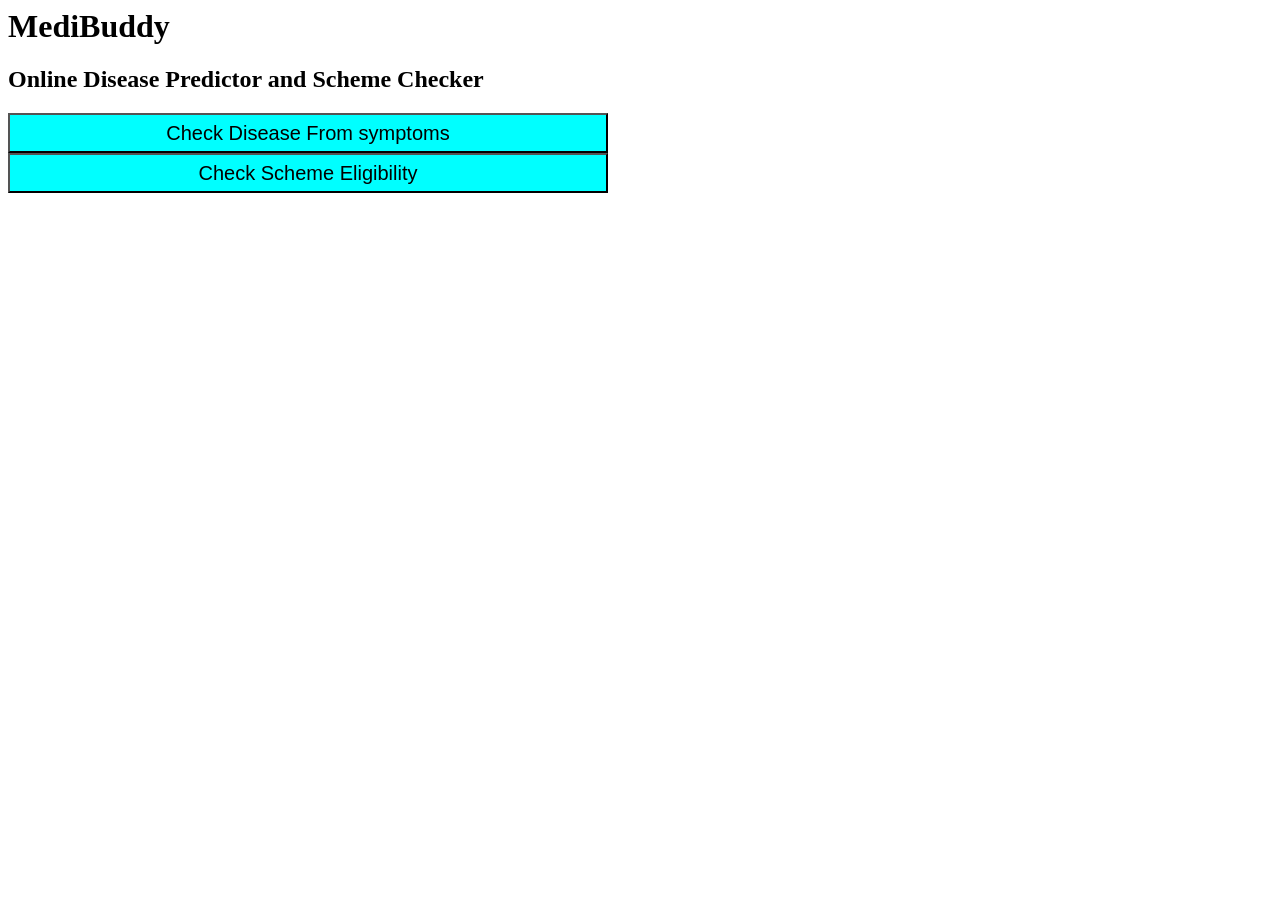
==== nuclear launch codes/index.html @ f724acc8 "Add button styles to index.html Added inline styles for the button element in the HTML." ====
<html>
<head>
    <title>MediBuddy</title>
    <style>
        button {
            text-align: center;
            font-size: 20px;
            height: 40px;
            width: 600px;
            background-color: cyan;
        }
        
    </style></head>
<body>
    <h1> MediBuddy</h1>
    <h2>Online Disease Predictor and Scheme Checker</h2>
    <a href="symtrack.html"><button>Check Disease From symptoms</button></a><br>
    <a href="scheme.html"><button>Check Scheme Eligibility</button></a><br>
<script src="index.js">    
</script>
</body>    
</html>
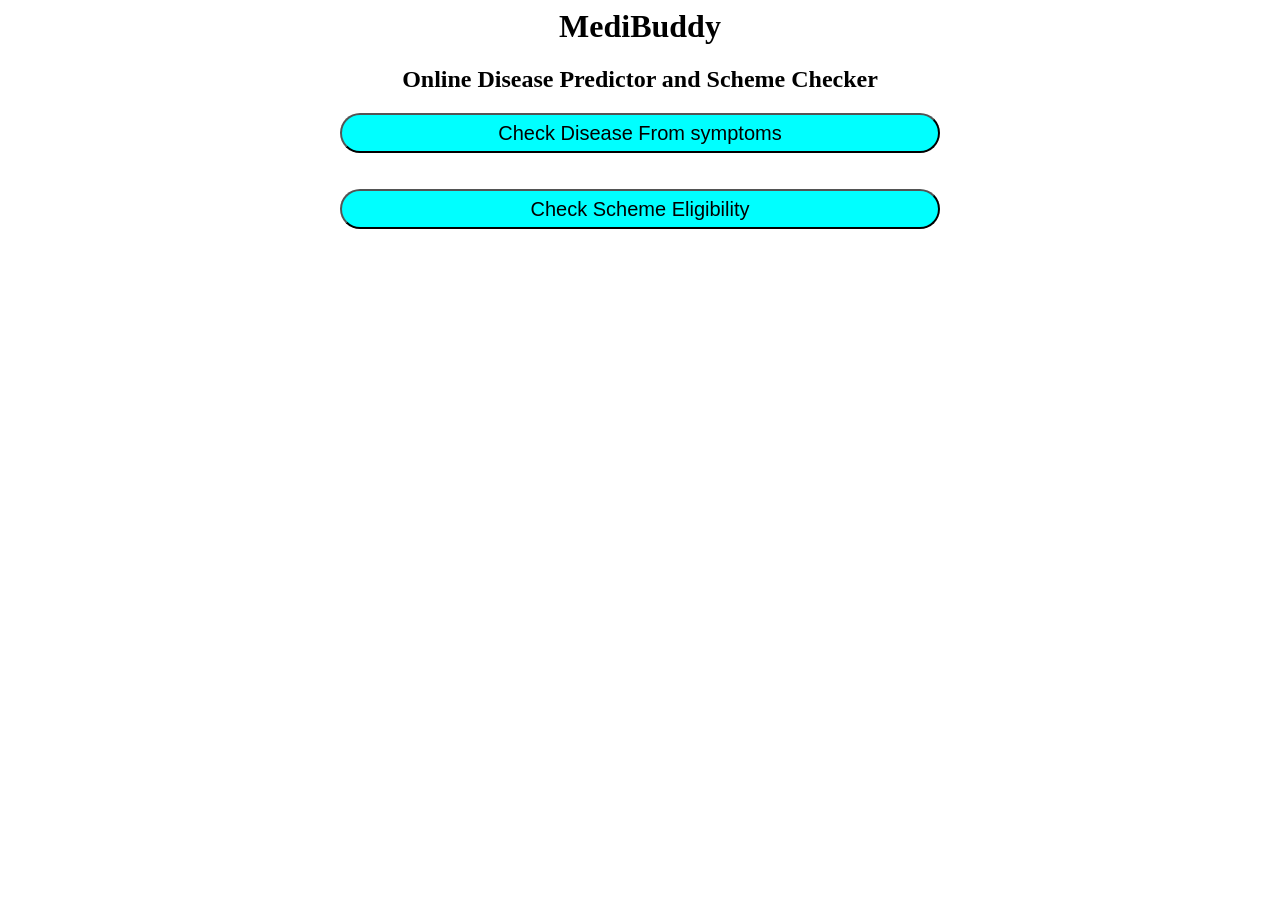
==== commit 74105cce: "Enhance styling and spacing in index.html" ====
--- a/nuclear launch codes/index.html
+++ b/nuclear launch codes/index.html
@@ -2,19 +2,26 @@
 <head>
     <title>MediBuddy</title>
     <style>
+        body {
+            text-align: center;
+            font-family: Verdana;
+        }
         button {
+            align: center;
             text-align: center;
             font-size: 20px;
             height: 40px;
             width: 600px;
             background-color: cyan;
+            border-radius: 20px;
+            border-margin: 0px;
         }
         
     </style></head>
 <body>
     <h1> MediBuddy</h1>
     <h2>Online Disease Predictor and Scheme Checker</h2>
-    <a href="symtrack.html"><button>Check Disease From symptoms</button></a><br>
+    <a href="symtrack.html"><button>Check Disease From symptoms</button></a><br><br><br>
     <a href="scheme.html"><button>Check Scheme Eligibility</button></a><br>
 <script src="index.js">    
 </script>
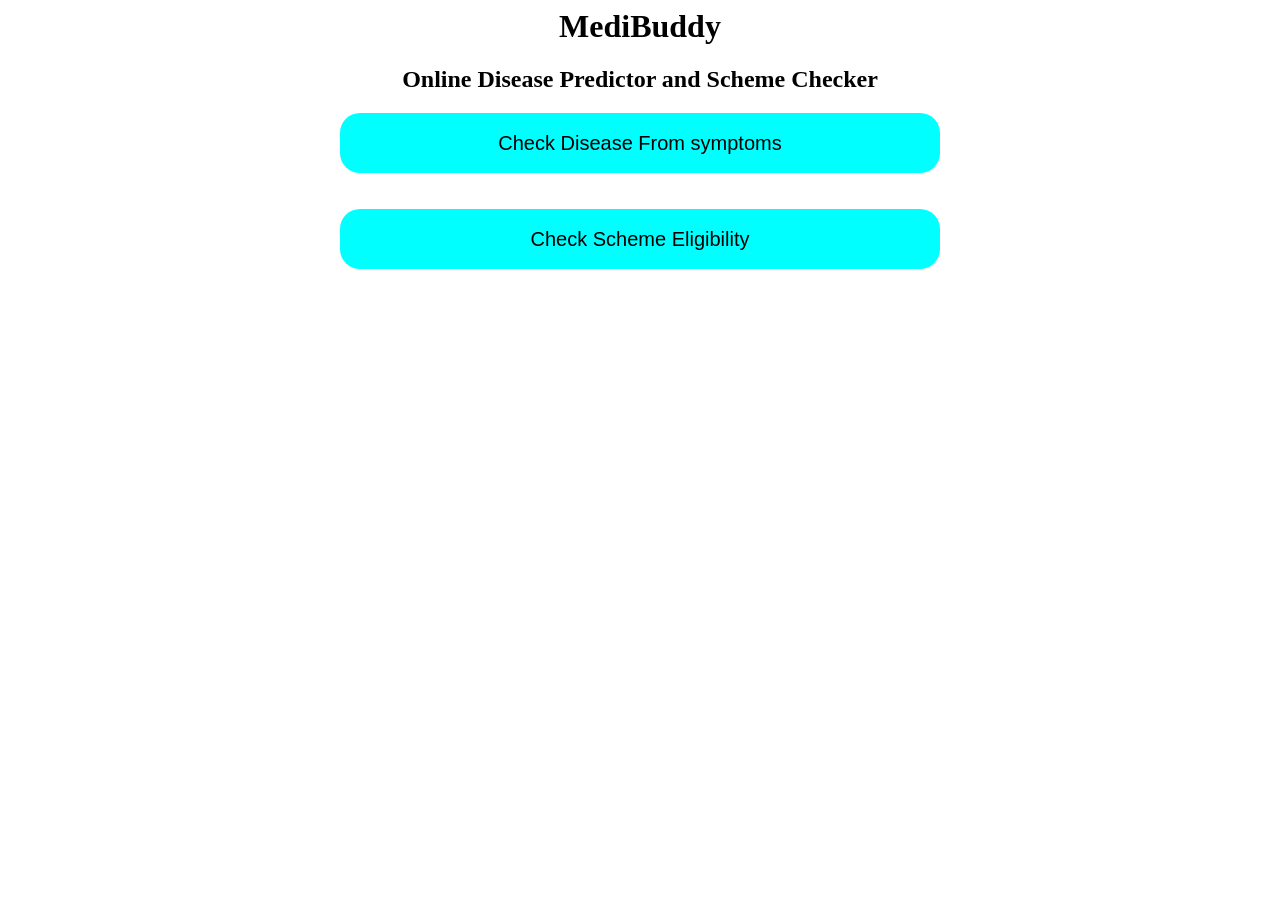
==== commit 28c41a1b: "Increase button height and adjust border style" ====
--- a/nuclear launch codes/index.html
+++ b/nuclear launch codes/index.html
@@ -10,11 +10,11 @@
             align: center;
             text-align: center;
             font-size: 20px;
-            height: 40px;
+            height: 60px;
             width: 600px;
             background-color: cyan;
             border-radius: 20px;
-            border-margin: 0px;
+            border: 0px;
         }
         
     </style></head>
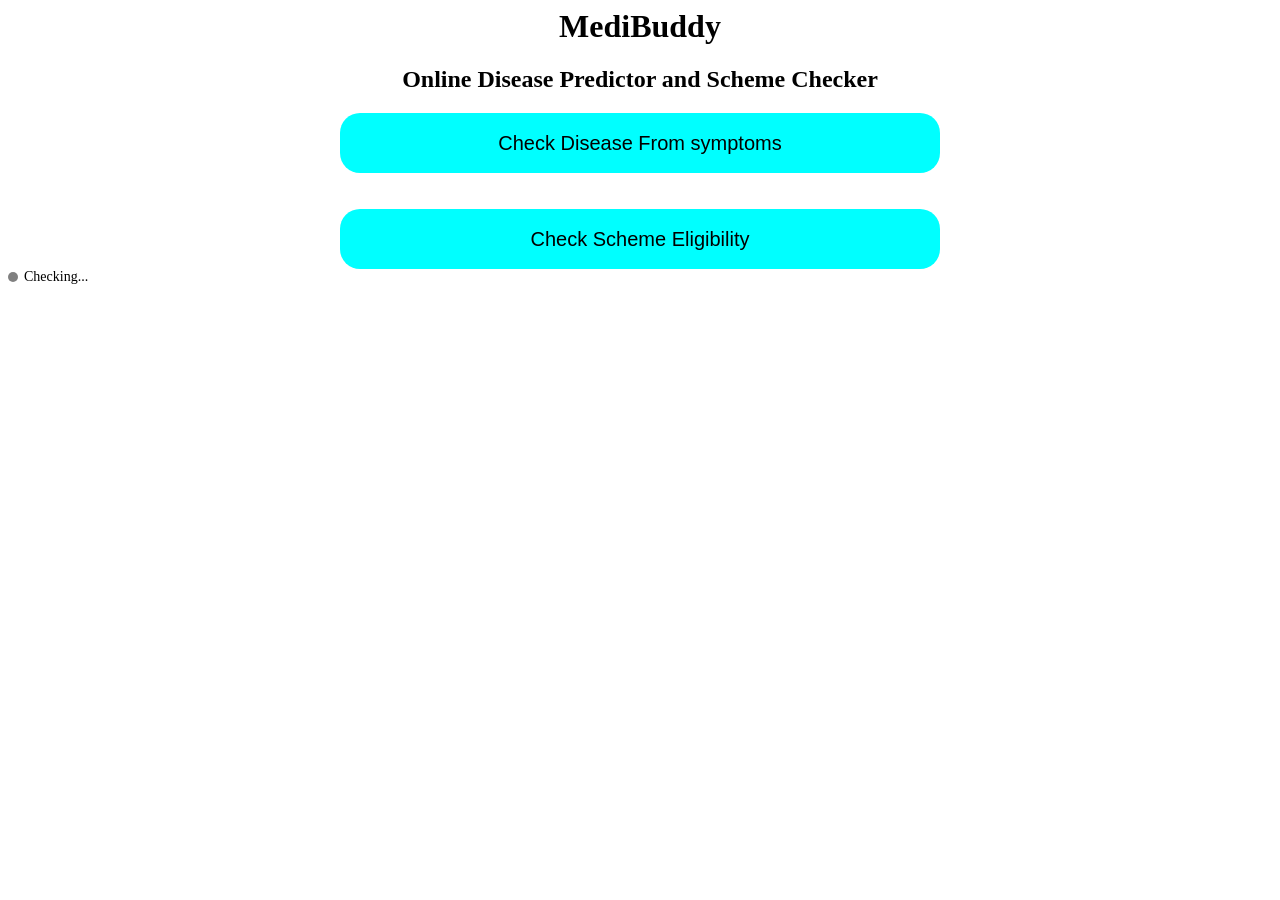
==== commit 4513a373: "Implement status indicator in index.html Added a status indicator with a dot and text to show the ch" ====
--- a/nuclear launch codes/index.html
+++ b/nuclear launch codes/index.html
@@ -16,6 +16,11 @@
             border-radius: 20px;
             border: 0px;
         }
+        #status-indicator { display: flex; align-items: center; gap: 6px; margin-bottom: 10px; font-size: 14px; }
+    #status-dot { width: 10px; height: 10px; border-radius: 50%; background: gray; }
+#status-dot.online { background: #0a6; }
+#status-dot.offline { background: #c33; }
+#status-dot.waking { background: #e6a700; }
         
     </style></head>
 <body>
@@ -23,7 +28,11 @@
     <h2>Online Disease Predictor and Scheme Checker</h2>
     <a href="symtrack.html"><button>Check Disease From symptoms</button></a><br><br><br>
     <a href="scheme.html"><button>Check Scheme Eligibility</button></a><br>
-<script src="index.js">    
+    <div id="status-indicator">
+  <span id="status-dot"></span>
+  <span id="status-text">Checking...</span>
+</div>
+<script >    
 </script>
 </body>    
 </html>
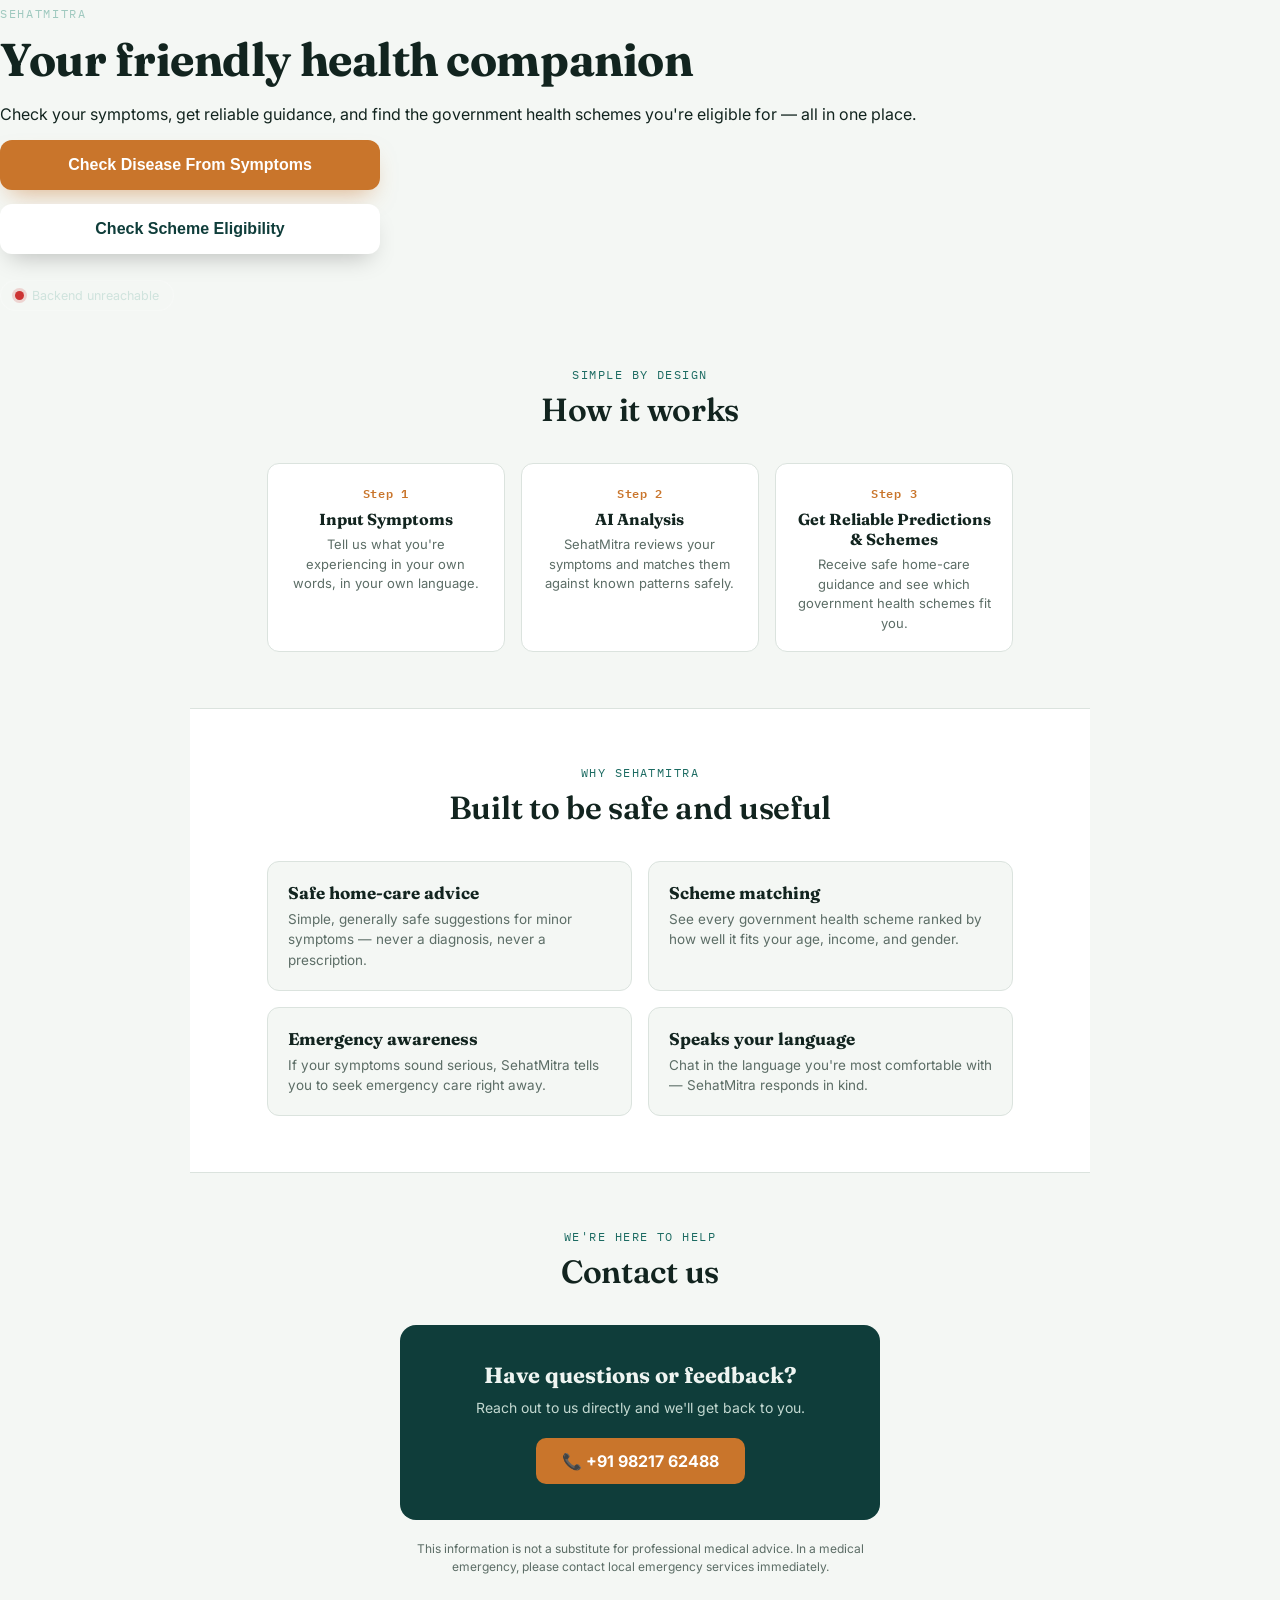
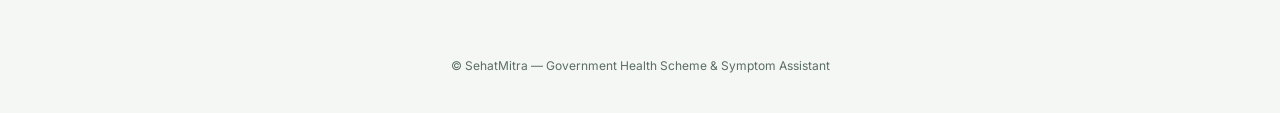
==== commit 2d19bbb3: "Fixed Landing Page" ====
--- a/nuclear launch codes/index.html
+++ b/nuclear launch codes/index.html
@@ -1,38 +1,388 @@
-<html>
+<!DOCTYPE html>
+<html lang="en">
 <head>
-    <title>MediBuddy</title>
-    <style>
-        body {
-            text-align: center;
-            font-family: Verdana;
-        }
-        button {
-            align: center;
-            text-align: center;
-            font-size: 20px;
-            height: 60px;
-            width: 600px;
-            background-color: cyan;
-            border-radius: 20px;
-            border: 0px;
-        }
-        #status-indicator { display: flex; align-items: center; gap: 6px; margin-bottom: 10px; font-size: 14px; }
-    #status-dot { width: 10px; height: 10px; border-radius: 50%; background: gray; }
-#status-dot.online { background: #0a6; }
-#status-dot.offline { background: #c33; }
-#status-dot.waking { background: #e6a700; }
-        
-    </style></head>
-<body>
-    <h1> MediBuddy</h1>
-    <h2>Online Disease Predictor and Scheme Checker</h2>
-    <a href="symtrack.html"><button>Check Disease From symptoms</button></a><br><br><br>
-    <a href="scheme.html"><button>Check Scheme Eligibility</button></a><br>
-    <div id="status-indicator">
-  <span id="status-dot"></span>
-  <span id="status-text">Checking...</span>
+<meta charset="UTF-8">
+<meta name="viewport" content="width=device-width, initial-scale=1.0">
+<title>SehatMitra — Your Health Companion</title>
+<link rel="preconnect" href="https://fonts.googleapis.com">
+<link href="https://fonts.googleapis.com/css2?family=Fraunces:opsz,wght@9..144,500;9..144,600;9..144,700&family=Inter:wght@400;500;600;700&family=IBM+Plex+Mono:wght@500&display=swap" rel="stylesheet">
+<style>
+  :root{
+    --ink:#12241f;
+    --paper:#f4f7f4;
+    --panel:#ffffff;
+    --teal-deep:#0f3d3a;
+    --teal:#1c6b62;
+    --saffron:#c9752b;
+    --saffron-soft:#f4e3d1;
+    --line:#dbe3de;
+    --muted:#5c6d66;
+    --good:#0a6;
+    --bad:#c33;
+    --wake:#e6a700;
+  }
+  *{box-sizing:border-box;}
+  body{
+    margin:0;
+    font-family:'Inter',sans-serif;
+    background:var(--paper);
+    color:var(--ink);
+  }
+  a{text-decoration:none;color:inherit;}
+
+  /* ---------- HERO ---------- */
+  .hero{
+    background:var(--teal-deep);
+    color:#eef4f1;
+    padding:40px 6vw 60px;
+    text-align:center;
+    position:relative;
+    overflow:hidden;
+  }
+  .hero-inner{
+    max-width:640px;
+    margin:0 auto;
+    display:flex;
+    flex-direction:column;
+    align-items:center;
+  }
+  .mascot{
+    width:150px;
+    height:auto;
+    margin-bottom:8px;
+    filter:drop-shadow(0 14px 22px rgba(0,0,0,0.25));
+  }
+  .eyebrow{
+    font-family:'IBM Plex Mono',monospace;
+    font-size:12px;
+    letter-spacing:0.14em;
+    text-transform:uppercase;
+    color:#9fc9bf;
+    margin:6px 0 10px;
+  }
+  h1{
+    font-family:'Fraunces',serif;
+    font-weight:700;
+    font-size:clamp(32px,7vw,46px);
+    margin:0 0 12px;
+    letter-spacing:-0.01em;
+  }
+  .hero p.sub{
+    color:#c3d9d1;
+    font-size:16px;
+    line-height:1.55;
+    max-width:480px;
+    margin:0 0 30px;
+  }
+
+  .cta-row{
+    display:flex;
+    flex-direction:column;
+    gap:14px;
+    width:100%;
+    max-width:380px;
+  }
+  .cta{
+    display:block;
+    width:100%;
+    padding:16px 20px;
+    border-radius:12px;
+    font-weight:700;
+    font-size:16px;
+    text-align:center;
+    transition:transform .15s ease, box-shadow .15s ease;
+    border:none;
+    cursor:pointer;
+  }
+  .cta:active{transform:scale(0.98);}
+  .cta.primary{
+    background:var(--saffron);
+    color:#fff;
+    box-shadow:0 12px 24px -10px rgba(201,117,43,0.55);
+  }
+  .cta.secondary{
+    background:#ffffff;
+    color:var(--teal-deep);
+    box-shadow:0 12px 24px -10px rgba(0,0,0,0.25);
+  }
+
+  .status-pill{
+    margin-top:26px;
+    display:inline-flex;
+    align-items:center;
+    gap:8px;
+    background:rgba(255,255,255,0.08);
+    border:1px solid rgba(255,255,255,0.16);
+    padding:7px 14px;
+    border-radius:999px;
+    font-size:12.5px;
+    color:#cfe3dd;
+  }
+  #status-dot{
+    width:9px;height:9px;border-radius:50%;
+    background:#8a9d97;
+    flex-shrink:0;
+    transition:background .2s ease;
+  }
+  #status-dot.online{background:var(--good);box-shadow:0 0 0 3px rgba(10,102,0,0.18);}
+  #status-dot.offline{background:var(--bad);box-shadow:0 0 0 3px rgba(204,51,51,0.18);}
+  #status-dot.waking{background:var(--wake);box-shadow:0 0 0 3px rgba(230,167,0,0.18);}
+
+  /* ---------- SECTIONS ---------- */
+  section{
+    max-width:900px;
+    margin:0 auto;
+    padding:56px 6vw;
+  }
+  .section-head{
+    text-align:center;
+    margin-bottom:34px;
+  }
+  .section-eyebrow{
+    font-family:'IBM Plex Mono',monospace;
+    font-size:12px;
+    letter-spacing:0.12em;
+    text-transform:uppercase;
+    color:var(--teal);
+    margin:0 0 8px;
+  }
+  .section-title{
+    font-family:'Fraunces',serif;
+    font-weight:600;
+    font-size:clamp(24px,4vw,32px);
+    margin:0;
+    letter-spacing:-0.01em;
+  }
+
+  /* How it works */
+  .how-image{
+    width:100%;
+    max-width:680px;
+    display:block;
+    margin:0 auto 28px;
+    border-radius:16px;
+  }
+  .how-steps{
+    display:grid;
+    grid-template-columns:repeat(3,1fr);
+    gap:16px;
+  }
+  @media (max-width:640px){
+    .how-steps{grid-template-columns:1fr;}
+  }
+  .how-step{
+    background:var(--panel);
+    border:1px solid var(--line);
+    border-radius:12px;
+    padding:18px;
+    text-align:center;
+  }
+  .how-step .num{
+    font-family:'IBM Plex Mono',monospace;
+    font-size:12px;
+    color:var(--saffron);
+    font-weight:600;
+    letter-spacing:0.06em;
+  }
+  .how-step h4{
+    font-family:'Fraunces',serif;
+    font-size:16px;
+    margin:6px 0 6px;
+  }
+  .how-step p{
+    font-size:13px;
+    color:var(--muted);
+    line-height:1.5;
+    margin:0;
+  }
+
+  /* Feature cards */
+  .features{
+    background:var(--panel);
+    border-top:1px solid var(--line);
+    border-bottom:1px solid var(--line);
+  }
+  .feature-grid{
+    display:grid;
+    grid-template-columns:repeat(2,1fr);
+    gap:16px;
+  }
+  @media (max-width:640px){
+    .feature-grid{grid-template-columns:1fr;}
+  }
+  .feature-card{
+    border:1px solid var(--line);
+    border-radius:12px;
+    padding:20px;
+    background:var(--paper);
+  }
+  .feature-card h4{
+    font-family:'Fraunces',serif;
+    font-size:17px;
+    margin:0 0 6px;
+  }
+  .feature-card p{
+    font-size:13.5px;
+    color:var(--muted);
+    line-height:1.5;
+    margin:0;
+  }
+
+  /* Contact */
+  .contact{
+    text-align:center;
+  }
+  .contact-card{
+    background:var(--teal-deep);
+    color:#eef4f1;
+    border-radius:16px;
+    padding:36px 24px;
+    max-width:480px;
+    margin:0 auto;
+  }
+  .contact-card h3{
+    font-family:'Fraunces',serif;
+    font-size:22px;
+    margin:0 0 8px;
+  }
+  .contact-card p{
+    color:#c3d9d1;
+    font-size:14px;
+    margin:0 0 20px;
+    line-height:1.5;
+  }
+  .phone-link{
+    display:inline-flex;
+    align-items:center;
+    gap:10px;
+    background:var(--saffron);
+    color:#fff;
+    font-weight:700;
+    font-size:16px;
+    padding:13px 26px;
+    border-radius:10px;
+  }
+  .disclaimer{
+    max-width:480px;
+    margin:20px auto 0;
+    font-size:12px;
+    color:var(--muted);
+    line-height:1.5;
+  }
+
+  footer{
+    text-align:center;
+    font-size:12px;
+    color:var(--muted);
+    padding:26px 6vw 40px;
+  }
+</style>
+</head>
+    <body>
+    <p class="eyebrow">SehatMitra</p>
+    <h1>Your friendly health companion</h1>
+    <p class="sub">Check your symptoms, get reliable guidance, and find the government health schemes you're eligible for — all in one place.</p>
+
+    <div class="cta-row">
+      <a href="symtrack.html"><button class="cta primary">Check Disease From Symptoms</button></a>
+      <a href="scheme.html"><button class="cta secondary">Check Scheme Eligibility</button></a>
+    </div>
+
+    <div class="status-pill">
+      <span id="status-dot"></span>
+      <span id="status-text">Checking status…</span>
+    </div>
+  </div>
 </div>
-<script >    
+
+<section id="how-it-works">
+  <div class="section-head">
+    <p class="section-eyebrow">Simple by design</p>
+    <h2 class="section-title">How it works</h2>
+  </div>
+  <div class="how-steps">
+    <div class="how-step">
+      <span class="num">Step 1</span>
+      <h4>Input Symptoms</h4>
+      <p>Tell us what you're experiencing in your own words, in your own language.</p>
+    </div>
+    <div class="how-step">
+      <span class="num">Step 2</span>
+      <h4>AI Analysis</h4>
+      <p>SehatMitra reviews your symptoms and matches them against known patterns safely.</p>
+    </div>
+    <div class="how-step">
+      <span class="num">Step 3</span>
+      <h4>Get Reliable Predictions & Schemes</h4>
+      <p>Receive safe home-care guidance and see which government health schemes fit you.</p>
+    </div>
+  </div>
+</section>
+
+<section class="features">
+  <div class="section-head">
+    <p class="section-eyebrow">Why SehatMitra</p>
+    <h2 class="section-title">Built to be safe and useful</h2>
+  </div>
+  <div class="feature-grid">
+    <div class="feature-card">
+      <h4>Safe home-care advice</h4>
+      <p>Simple, generally safe suggestions for minor symptoms — never a diagnosis, never a prescription.</p>
+    </div>
+    <div class="feature-card">
+      <h4>Scheme matching</h4>
+      <p>See every government health scheme ranked by how well it fits your age, income, and gender.</p>
+    </div>
+    <div class="feature-card">
+      <h4>Emergency awareness</h4>
+      <p>If your symptoms sound serious, SehatMitra tells you to seek emergency care right away.</p>
+    </div>
+    <div class="feature-card">
+      <h4>Speaks your language</h4>
+      <p>Chat in the language you're most comfortable with — SehatMitra responds in kind.</p>
+    </div>
+  </div>
+</section>
+
+<section class="contact">
+  <div class="section-head">
+    <p class="section-eyebrow">We're here to help</p>
+    <h2 class="section-title">Contact us</h2>
+  </div>
+  <div class="contact-card">
+    <h3>Have questions or feedback?</h3>
+    <p>Reach out to us directly and we'll get back to you.</p>
+    <a class="phone-link" href="tel:+919821762488">📞 +91 98217 62488</a>
+  </div>
+  <p class="disclaimer">This information is not a substitute for professional medical advice. In a medical emergency, please contact local emergency services immediately.</p>
+</section>
+
+<footer>© SehatMitra — Government Health Scheme & Symptom Assistant</footer>
+
+<script>
+  const API_BASE = "https://swasth-sathi-v7qw.onrender.com";
+  const dot = document.getElementById("status-dot");
+  const text = document.getElementById("status-text");
+
+  async function checkStatus(){
+    dot.className = "waking";
+    text.textContent = "Waking up backend…";
+    try{
+      const res = await fetch(`${API_BASE}/`);
+      if(res.ok){
+        dot.className = "online";
+        text.textContent = "Backend online";
+      } else {
+        dot.className = "offline";
+        text.textContent = "Backend unreachable";
+      }
+    }catch(err){
+      dot.className = "offline";
+      text.textContent = "Backend unreachable";
+    }
+  }
+  checkStatus();
 </script>
-</body>    
+
+</body>
 </html>
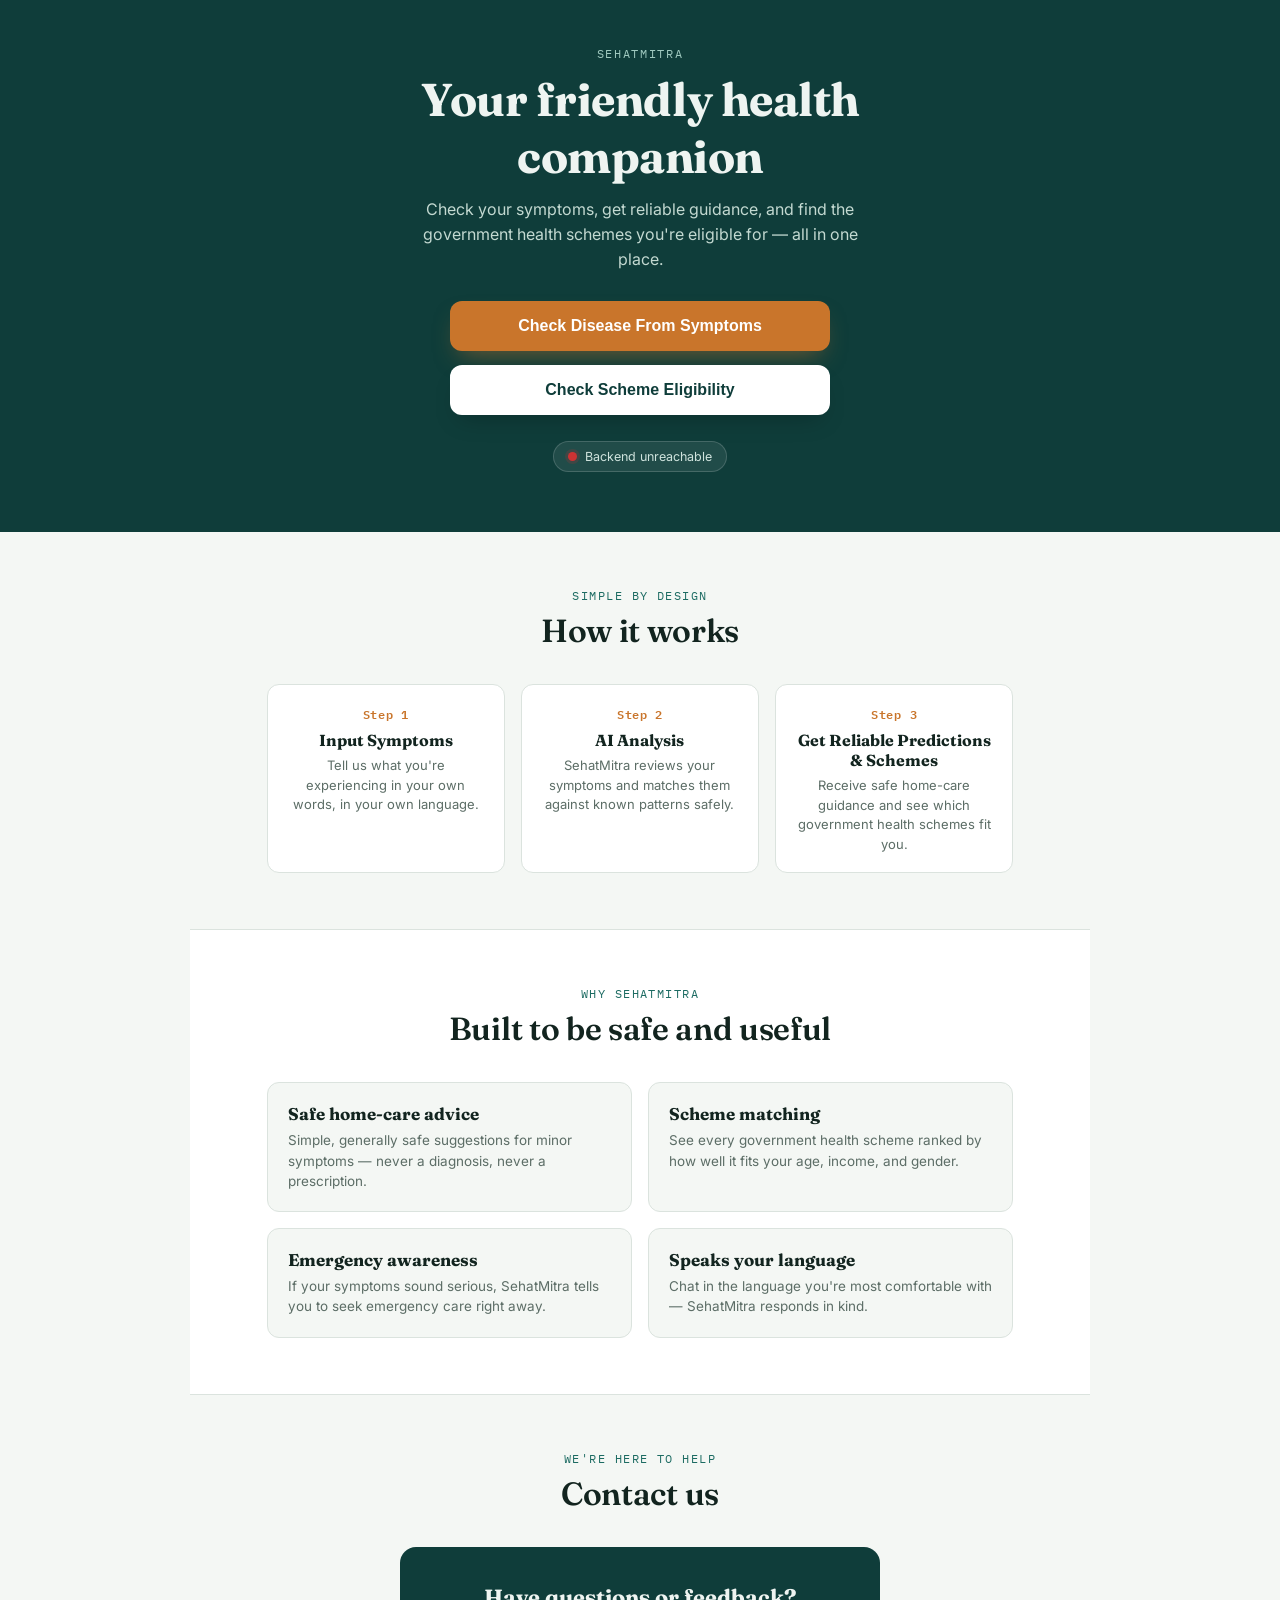
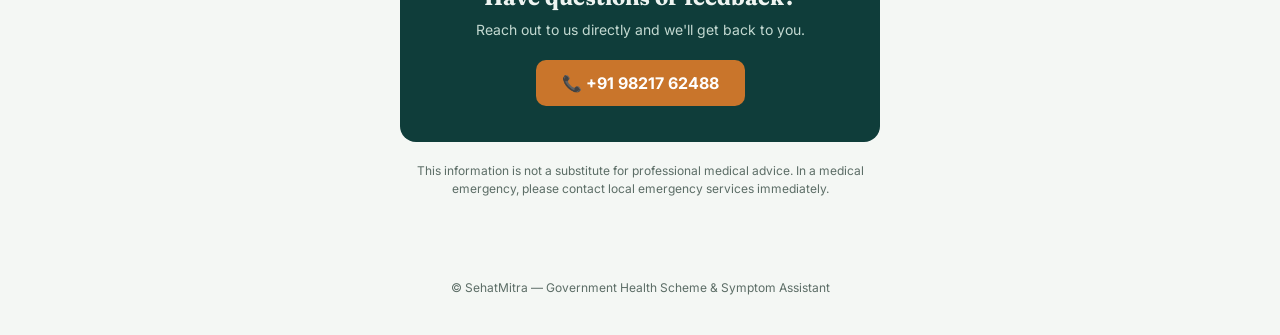
==== commit 85b0b3a8: "Add hero section to index.html" ====
--- a/nuclear launch codes/index.html
+++ b/nuclear launch codes/index.html
@@ -278,7 +278,9 @@
   }
 </style>
 </head>
-    <body>
+  <body>
+  <div class="hero">
+    <div class="hero-inner">
     <p class="eyebrow">SehatMitra</p>
     <h1>Your friendly health companion</h1>
     <p class="sub">Check your symptoms, get reliable guidance, and find the government health schemes you're eligible for — all in one place.</p>
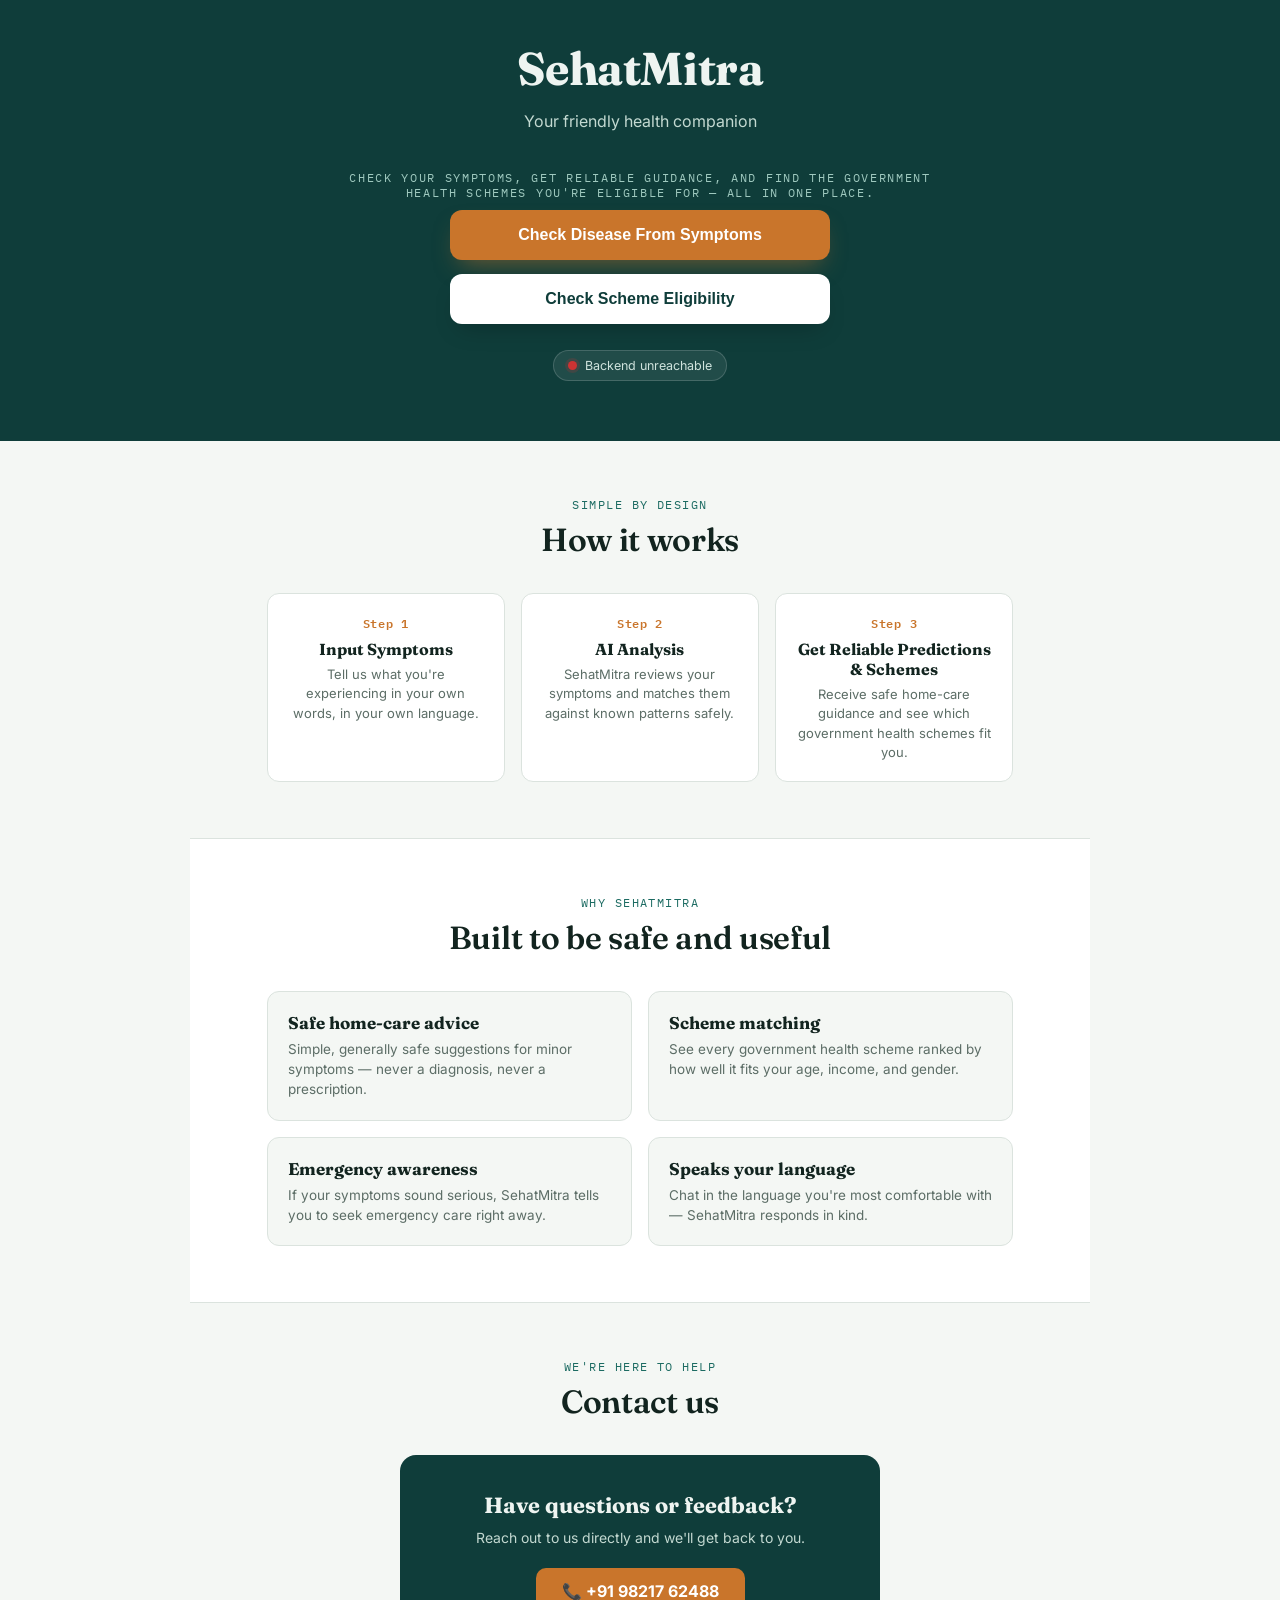
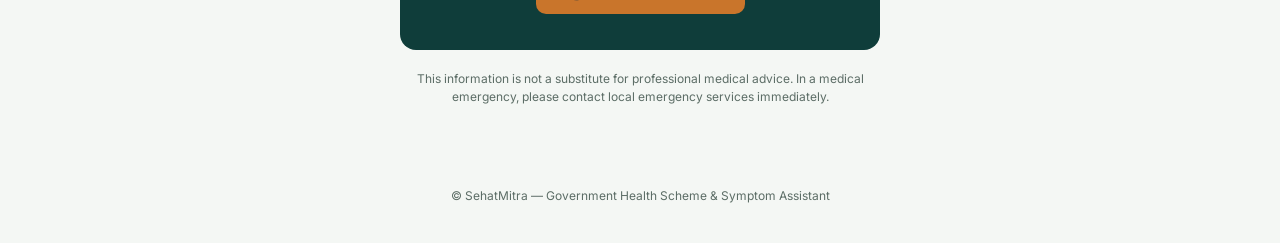
==== commit 9bfdc422: "Rearrange headings and paragraphs in index.html" ====
--- a/nuclear launch codes/index.html
+++ b/nuclear launch codes/index.html
@@ -281,9 +281,9 @@
   <body>
   <div class="hero">
     <div class="hero-inner">
-    <p class="eyebrow">SehatMitra</p>
-    <h1>Your friendly health companion</h1>
-    <p class="sub">Check your symptoms, get reliable guidance, and find the government health schemes you're eligible for — all in one place.</p>
+    <h1>SehatMitra</h1>
+    <p class="sub">Your friendly health companion</p>
+    <p class="eyebrow">Check your symptoms, get reliable guidance, and find the government health schemes you're eligible for — all in one place.</p>
 
     <div class="cta-row">
       <a href="symtrack.html"><button class="cta primary">Check Disease From Symptoms</button></a>
